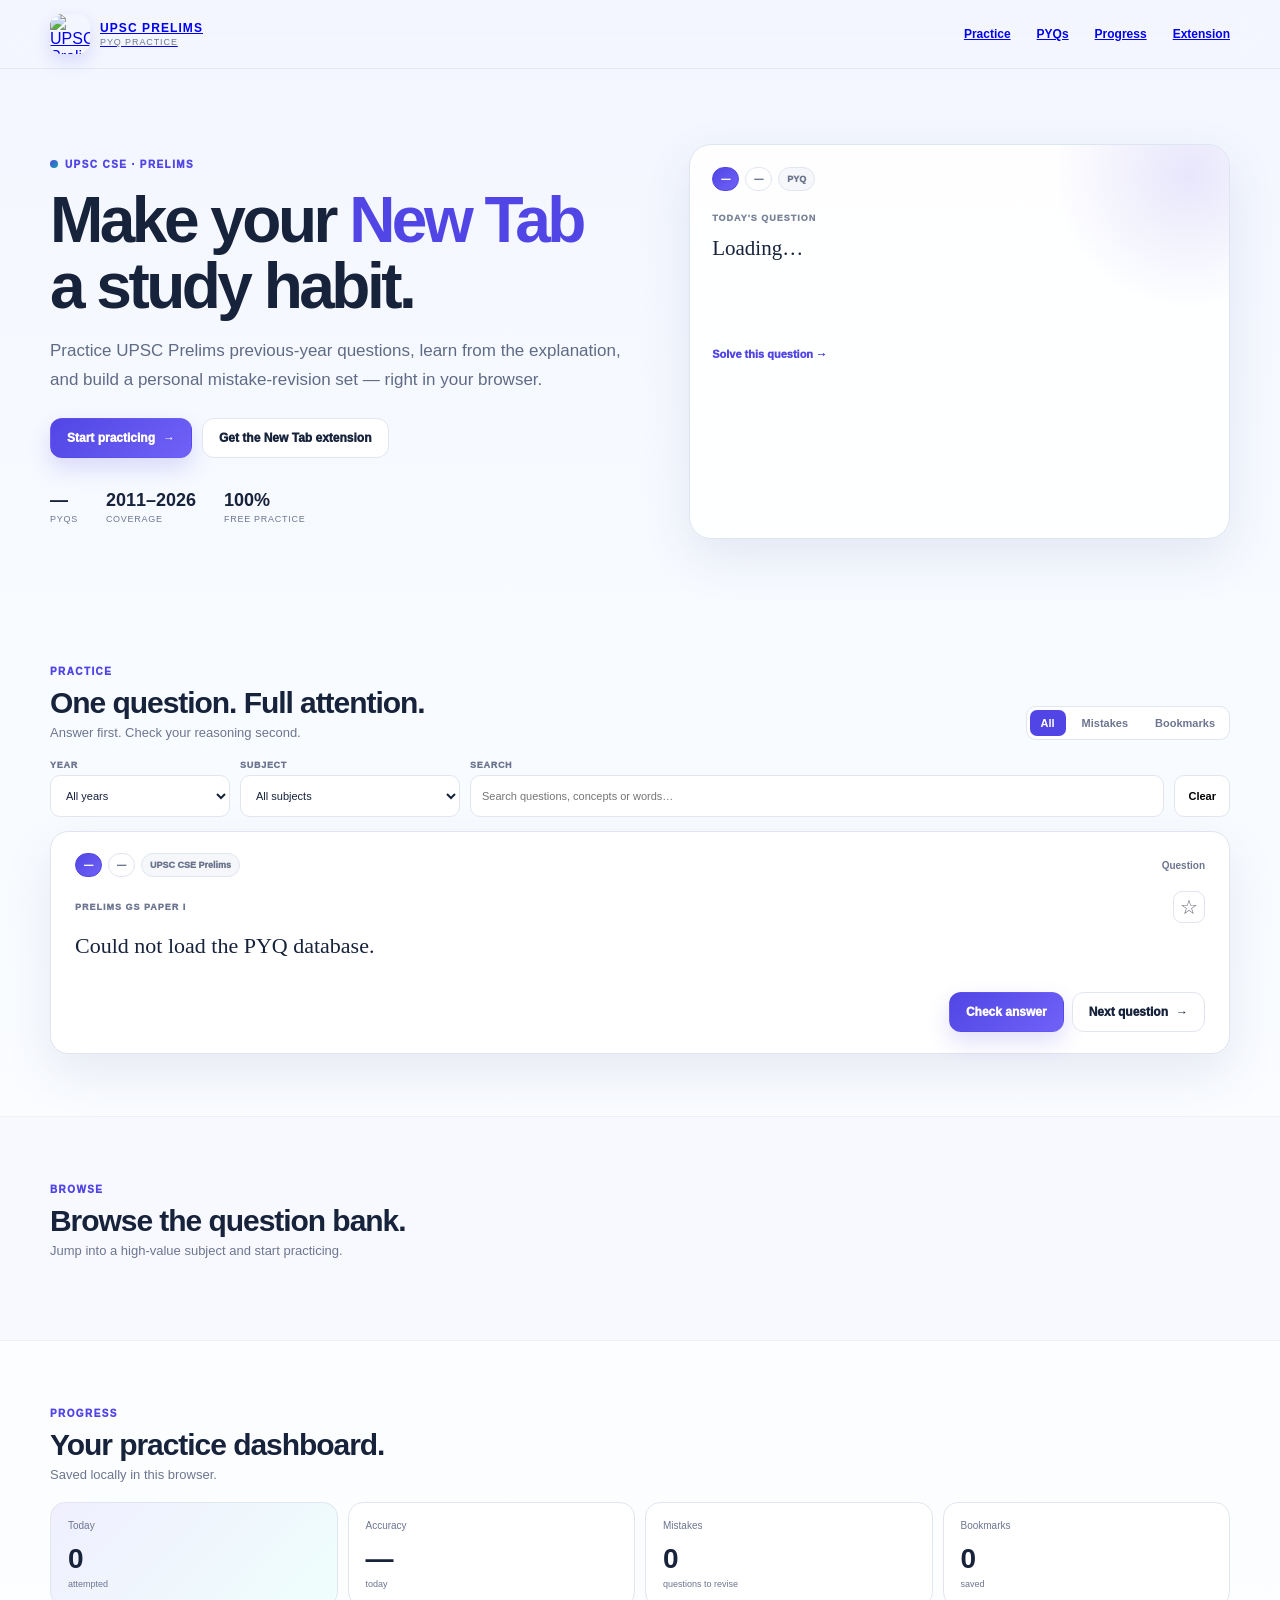
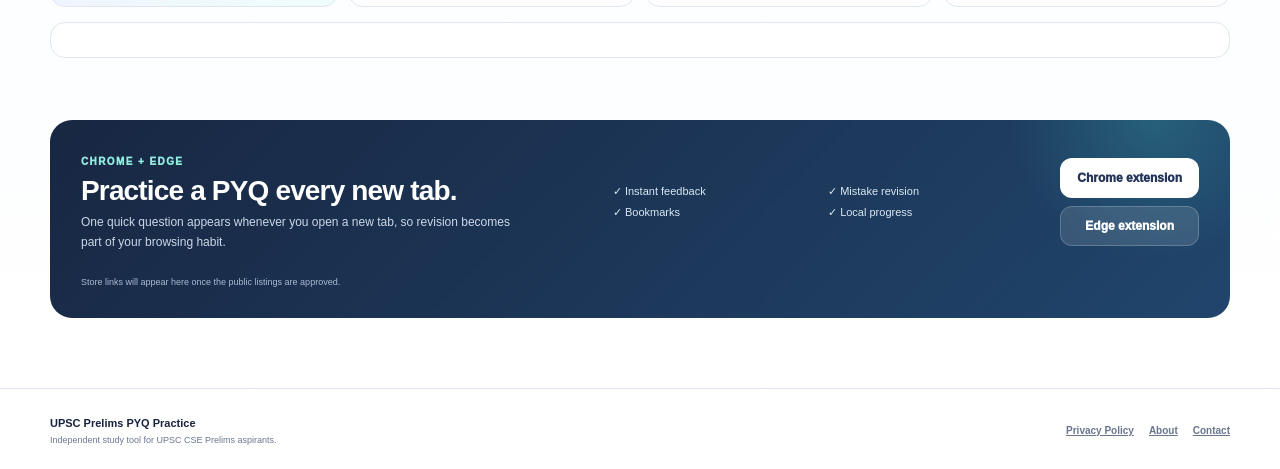
==== index.html @ e876c3a4 "Add files via upload" ====
<!doctype html>
<html lang="en">
<head>
<meta charset="utf-8"><meta name="viewport" content="width=device-width, initial-scale=1">
<meta name="theme-color" content="#5146e5"><meta name="description" content="Practice UPSC CSE Prelims previous-year questions with instant answers, explanations, mistake revision, bookmarks and progress tracking.">
<meta name="robots" content="index,follow"><link rel="canonical" href="./"><link rel="icon" href="assets/logo.png">
<title>UPSC Prelims PYQ Practice — Free PYQ Practice</title>
<link rel="stylesheet" href="styles.css">
</head><body>
<header class="site-header"><div class="shell nav-wrap">
<a class="brand" href="./"><img src="assets/logo.png" alt="UPSC Prelims PYQ Practice"><span><strong>UPSC PRELIMS</strong><small>PYQ PRACTICE</small></span></a>
<nav class="nav" aria-label="Primary"><a href="#practice">Practice</a><a href="#pyqs">PYQs</a><a href="#progress">Progress</a><a href="#extension">Extension</a></nav>
<button id="mobileMenu" class="menu-btn" aria-label="Menu">☰</button></div></header>
<main>
<section class="hero shell"><div class="hero-copy"><div class="eyebrow"><i></i> UPSC CSE · PRELIMS</div>
<h1>Make your <span>New Tab</span> a study habit.</h1>
<p class="hero-lead">Practice UPSC Prelims previous-year questions, learn from the explanation, and build a personal mistake-revision set — right in your browser.</p>
<div class="hero-actions"><a class="primary-btn" href="#practice">Start practicing <b>→</b></a><a class="secondary-btn" href="#extension">Get the New Tab extension</a></div>
<div class="hero-proof"><div><strong id="count">—</strong><span>PYQs</span></div><div><strong>2011–2026</strong><span>coverage</span></div><div><strong>100%</strong><span>free practice</span></div></div></div>
<div class="hero-card"><div class="orb"></div><div class="pills"><span id="heroYear" class="pill dark">—</span><span id="heroSubject" class="pill">—</span><span class="pill muted">PYQ</span></div><div class="mini-label">TODAY'S QUESTION</div><div id="heroQuestion" class="mini-question">Loading…</div><div id="heroOptions" class="mini-options"></div><button class="mini-cta" id="heroSolve">Solve this question →</button></div></section>

<section id="practice" class="section shell"><div class="section-head"><div><span class="kicker">Practice</span><h2>One question. Full attention.</h2><p>Answer first. Check your reasoning second.</p></div><div class="modes"><button data-mode="all" class="mode active">All</button><button data-mode="mistakes" class="mode">Mistakes</button><button data-mode="bookmarks" class="mode">Bookmarks</button></div></div>
<div class="filter-strip"><label><span>Year</span><select id="year"><option value="all">All years</option></select></label><label><span>Subject</span><select id="subject"><option value="all">All subjects</option></select></label><label class="search"><span>Search</span><input id="search" type="search" placeholder="Search questions, concepts or words…"></label><button id="clear" class="clear">Clear</button></div>
<article id="card" class="practice-card"><div class="meta-row"><div class="pills"><span id="qYear" class="pill dark">—</span><span id="qSubject" class="pill">—</span><span class="pill muted">UPSC CSE Prelims</span></div><div id="qIndex" class="q-index">Question</div></div><div class="q-toolbar"><span>PRELIMS GS PAPER I</span><button id="bookmark" class="bookmark" aria-label="Bookmark">☆</button></div><div id="question" class="question">Loading…</div><div id="options" class="options"></div><div class="answer-row"><button id="check" class="primary-btn" disabled>Check answer</button><button id="next" class="secondary-btn" hidden>Next question <b>→</b></button></div><section id="feedback" class="feedback" hidden><div class="feedback-head"><strong id="feedbackTitle"></strong><span id="feedbackAnswer"></span></div><div id="feedbackText"></div></section></article>
<div id="empty" class="empty" hidden><div>✓</div><h3>No questions found</h3><p>Try another filter or switch out of Mistakes/Bookmarks.</p><button id="clearEmpty" class="secondary-btn">Clear filters</button></div></section>

<section id="pyqs" class="section alt"><div class="shell"><div class="section-head simple"><div><span class="kicker">Browse</span><h2>Browse the question bank.</h2><p>Jump into a high-value subject and start practicing.</p></div></div><div id="browse" class="browse-grid"></div></div></section>

<section id="progress" class="section shell"><div class="section-head simple"><div><span class="kicker">Progress</span><h2>Your practice dashboard.</h2><p>Saved locally in this browser.</p></div></div><div class="stats-grid"><div class="stat highlight"><span>Today</span><strong id="sToday">0</strong><small>attempted</small></div><div class="stat"><span>Accuracy</span><strong id="sAcc">—</strong><small>today</small></div><div class="stat"><span>Mistakes</span><strong id="sMistakes">0</strong><small>questions to revise</small></div><div class="stat"><span>Bookmarks</span><strong id="sBookmarks">0</strong><small>saved</small></div></div><div id="bars" class="bars"></div></section>

<section id="extension" class="extension"><div class="shell ext-box"><div><span class="kicker">Chrome + Edge</span><h2>Practice a PYQ every new tab.</h2><p>One quick question appears whenever you open a new tab, so revision becomes part of your browsing habit.</p></div><div class="ext-features"><span>✓ Instant feedback</span><span>✓ Mistake revision</span><span>✓ Bookmarks</span><span>✓ Local progress</span></div><div class="ext-buttons"><a id="chromeLink" class="primary-btn" href="#">Chrome extension</a><a id="edgeLink" class="secondary-btn" href="#">Edge extension</a></div><small>Store links will appear here once the public listings are approved.</small></div></section>
</main>
<footer class="footer"><div class="shell"><div><strong>UPSC Prelims PYQ Practice</strong><span>Independent study tool for UPSC CSE Prelims aspirants.</span></div><div><a href="privacy-policy.html">Privacy Policy</a><a href="#">About</a><a href="#">Contact</a></div></div></footer>
<div id="toast" class="toast" aria-live="polite"></div>
<script src="app.js"></script></body></html>
---- styles.css ----
:root{--bg:#f4f7ff;--surface:#fff;--surface2:#f8f9fd;--text:#17223b;--muted:#6d7690;--line:#e0e5ef;--purple:#5146e5;--purple2:#7062f7;--teal:#0ea5a8;--success:#147452;--successbg:#e9f9f2;--danger:#b83f60;--dangerbg:#fff0f4;--shadow:0 18px 50px rgba(56,66,136,.10)}*{box-sizing:border-box}html{scroll-behavior:smooth}body{margin:0;color:var(--text);font-family:Inter,ui-sans-serif,-apple-system,BlinkMacSystemFont,"Segoe UI",Roboto,Arial,sans-serif;background:linear-gradient(180deg,#f3f6ff 0,#f8fbff 35%,#fff 100%)}button,input,select{font:inherit}button{cursor:pointer}.shell{width:min(1180px,calc(100% - 36px));margin:auto}.site-header{position:sticky;top:0;z-index:30;background:rgba(244,247,255,.9);backdrop-filter:blur(16px);border-bottom:1px solid rgba(224,229,239,.8)}.nav-wrap{height:68px;display:flex;align-items:center;justify-content:space-between}.brand{display:flex;align-items:center;gap:10px}.brand img{width:40px;height:40px;object-fit:cover;border-radius:12px;box-shadow:0 7px 18px rgba(81,70,229,.18)}.brand strong{display:block;font-size:12px;letter-spacing:.09em}.brand small{display:block;margin-top:2px;font-size:9px;color:var(--muted);letter-spacing:.1em}.nav{display:flex;gap:26px;color:#5d6780;font-weight:850;font-size:12px}.nav a:hover{color:var(--purple)}.menu-btn{display:none;width:38px;height:38px;border:1px solid var(--line);border-radius:10px;background:#fff}.hero{display:grid;grid-template-columns:1.03fr .97fr;gap:65px;align-items:center;padding:75px 0 60px}.eyebrow,.kicker{color:var(--purple);font-weight:950;font-size:10px;letter-spacing:.14em;text-transform:uppercase}.eyebrow{display:flex;align-items:center;gap:7px}.eyebrow i{width:8px;height:8px;border-radius:50%;background:linear-gradient(135deg,var(--purple),var(--teal));display:block}.hero h1{font-size:clamp(42px,5vw,64px);line-height:1.04;letter-spacing:-.055em;margin:17px 0}.hero h1 span{color:var(--purple)}.hero-lead{max-width:620px;color:#606b84;font-size:17px;line-height:1.7}.hero-actions{display:flex;flex-wrap:wrap;gap:10px;margin-top:24px}.primary-btn,.secondary-btn{display:inline-flex;align-items:center;justify-content:center;gap:8px;border-radius:12px;padding:12px 16px;font-size:12px;font-weight:950;border:1px solid transparent;text-decoration:none}.primary-btn{background:linear-gradient(135deg,var(--purple),var(--purple2));color:#fff;box-shadow:0 10px 22px rgba(81,70,229,.18)}.secondary-btn{background:#fff;color:var(--text);border-color:var(--line)}.hero-proof{display:flex;gap:28px;margin-top:32px}.hero-proof div{display:flex;flex-direction:column}.hero-proof strong{font-size:18px}.hero-proof span{font-size:9px;color:var(--muted);margin-top:3px;text-transform:uppercase;letter-spacing:.08em}.hero-card{position:relative;border:1px solid #dee4f1;border-radius:22px;background:rgba(255,255,255,.94);box-shadow:var(--shadow);padding:22px;min-height:395px;overflow:hidden}.orb{position:absolute;right:-100px;top:-110px;width:280px;height:280px;border-radius:50%;background:radial-gradient(circle,rgba(81,70,229,.13),transparent 68%)}.pills{display:flex;gap:6px;flex-wrap:wrap}.pill{display:inline-flex;align-items:center;min-height:24px;padding:4px 8px;border:1px solid var(--line);border-radius:999px;background:#fff;color:#69748c;font-size:9px;font-weight:950}.pill.dark{background:linear-gradient(135deg,var(--purple),var(--purple2));color:#fff;border-color:var(--purple)}.pill.muted{background:#f5f7fb}.mini-label{margin-top:22px;font-size:9px;color:#7a8499;font-weight:950;letter-spacing:.11em}.mini-question{font-family:Georgia,"Times New Roman",serif;font-size:21px;line-height:1.48;margin-top:10px;min-height:100px}.mini-options{display:grid;grid-template-columns:1fr 1fr;gap:8px}.mini-option{border:1px solid var(--line);border-radius:10px;background:#fff;padding:9px;font-size:10px;line-height:1.35}.mini-cta{border:0;background:none;padding:15px 0 0;color:var(--purple);font-weight:950;font-size:11px}.section{padding:62px 0}.section.alt{background:#f8f9ff;border-top:1px solid #edf0f7;border-bottom:1px solid #edf0f7}.section-head{display:flex;align-items:end;justify-content:space-between;gap:20px;margin-bottom:20px}.section-head.simple{display:block}.section-head h2{font-size:30px;letter-spacing:-.035em;margin:7px 0 5px}.section-head p{color:var(--muted);font-size:13px;margin:0}.modes{display:flex;gap:5px;border:1px solid var(--line);background:#fff;border-radius:10px;padding:3px}.mode{border:0;background:transparent;border-radius:7px;padding:7px 11px;color:var(--muted);font-size:11px;font-weight:900}.mode.active{background:var(--purple);color:#fff}.filter-strip{display:grid;grid-template-columns:180px 220px 1fr auto;gap:10px;align-items:end;margin-bottom:14px}.filter-strip label{display:grid;gap:5px}.filter-strip label span{font-size:9px;color:var(--muted);text-transform:uppercase;letter-spacing:.08em;font-weight:950}.filter-strip select,.filter-strip input{height:42px;border:1px solid var(--line);background:#fff;border-radius:10px;padding:0 11px;font-size:11px;color:var(--text)}.clear{height:42px;border:1px solid var(--line);background:#fff;border-radius:10px;padding:0 13px;font-size:11px;font-weight:900}.practice-card{background:#fff;border:1px solid #dfe4f0;border-radius:18px;box-shadow:var(--shadow);padding:21px 24px}.meta-row,.feedback-head{display:flex;justify-content:space-between;align-items:center;gap:12px}.pills{display:flex;gap:6px;flex-wrap:wrap}.q-index{font-size:10px;color:var(--muted);font-weight:850}.q-toolbar{display:flex;justify-content:space-between;align-items:center;margin-top:14px}.q-toolbar span{font-size:9px;color:var(--muted);letter-spacing:.11em;font-weight:950}.bookmark{width:32px;height:32px;border:1px solid var(--line);border-radius:9px;background:#fff;font-size:20px;color:#667}.bookmark.saved{background:#f0eeff;border-color:#cbc5ff;color:var(--purple)}.question{font-family:Georgia,"Times New Roman",serif;font-size:22px;line-height:1.52;margin-top:6px;white-space:pre-line}.options{display:grid;grid-template-columns:1fr 1fr;gap:9px;margin-top:17px}.qopt{display:flex;gap:10px;align-items:flex-start;text-align:left;min-height:52px;border:1px solid var(--line);background:#fff;border-radius:11px;padding:10px 12px}.qopt:hover:not(:disabled){border-color:#bcc4df;transform:translateY(-1px)}.qopt.selected{border:2px solid var(--purple);background:#f3f0ff;padding:9px 11px}.qopt.correct{background:var(--successbg);border-color:#8fc9ac}.qopt.wrong{background:var(--dangerbg);border-color:#dea1b2}.qletter{flex:0 0 auto;width:24px;height:24px;display:grid;place-items:center;border-radius:7px;background:#f7f8fc;border:1px solid var(--line);font-size:10px;font-weight:950}.selected .qletter{background:var(--purple);color:#fff;border-color:var(--purple)}.qtext{font-size:12px;line-height:1.45}.answer-row{display:flex;justify-content:flex-end;gap:8px;margin-top:13px}.feedback{border-top:1px solid var(--line);margin-top:15px;padding-top:14px}.feedback-head strong{font-size:13px}.feedback-head span{font-size:10px;color:var(--muted);font-weight:850}.feedback-head+div{margin-top:9px;color:#455065;font-size:12px;line-height:1.65;white-space:pre-line}.empty{margin-top:14px;background:#fff;border:1px dashed #d2d8e5;border-radius:15px;text-align:center;padding:45px}.empty>div{width:35px;height:35px;border-radius:50%;display:grid;place-items:center;background:#efedff;color:var(--purple);margin:auto}.empty h3{margin:10px 0 5px}.empty p{margin:0 0 14px;color:var(--muted);font-size:12px}.browse-grid{display:grid;grid-template-columns:repeat(4,1fr);gap:12px}.browse-card{border:1px solid var(--line);background:#fff;border-radius:15px;padding:17px;text-align:left;box-shadow:0 8px 24px rgba(55,64,132,.05)}.browse-card:hover{border-color:#cdd3ee;transform:translateY(-2px)}.browse-card .num{font-size:24px;font-weight:950;color:var(--purple)}.browse-card h3{margin:8px 0 5px;font-size:13px}.browse-card p{font-size:10px;line-height:1.5;color:var(--muted);margin:0}.stats-grid{display:grid;grid-template-columns:repeat(4,1fr);gap:10px}.stat{border:1px solid var(--line);background:#fff;border-radius:15px;padding:17px}.stat.highlight{background:linear-gradient(135deg,#f0efff,#effffc)}.stat span{display:block;color:var(--muted);font-size:10px}.stat strong{display:block;margin-top:12px;font-size:28px}.stat small{display:block;margin-top:4px;color:var(--muted);font-size:9px}.bars{margin-top:15px;border:1px solid var(--line);background:#fff;border-radius:15px;padding:17px}.progress-row{display:grid;grid-template-columns:190px 1fr 55px;gap:12px;align-items:center;margin:11px 0}.progress-name{font-size:11px;font-weight:900}.bar{height:8px;border-radius:999px;background:#edf0f7;overflow:hidden}.bar i{display:block;height:100%;border-radius:999px;background:linear-gradient(90deg,var(--purple),var(--teal))}.pct{text-align:right;color:var(--muted);font-size:10px;font-weight:900}.extension{padding:0 0 70px}.ext-box{position:relative;overflow:hidden;background:linear-gradient(135deg,#182742,#20456c);color:#fff;border-radius:22px;padding:31px;display:grid;grid-template-columns:1.2fr 1fr auto;gap:25px;align-items:center}.ext-box:after{content:"";position:absolute;width:310px;height:310px;border-radius:50%;right:-80px;top:-160px;background:radial-gradient(circle,rgba(73,230,213,.2),transparent 67%)}.ext-box .kicker{color:#91ede0}.ext-box h2{font-size:28px;letter-spacing:-.03em;margin:6px 0}.ext-box p{font-size:12px;line-height:1.6;color:#cbd7e8;max-width:430px;margin:0}.ext-features{display:grid;grid-template-columns:1fr 1fr;gap:8px;color:#dbe7f4;font-size:11px;position:relative;z-index:1}.ext-buttons{display:flex;flex-direction:column;gap:8px;position:relative;z-index:1}.ext-buttons .primary-btn{background:#fff;color:#24355a;box-shadow:none}.ext-buttons .secondary-btn{background:rgba(255,255,255,.12);color:#fff;border-color:rgba(255,255,255,.2)}.ext-box>small{grid-column:1/-1;color:#a9bbd3;font-size:9px}.footer{padding:24px 0;border-top:1px solid var(--line);background:#fff}.footer>.shell{display:flex;justify-content:space-between;gap:25px;align-items:center}.footer strong{font-size:11px}.footer span{display:block;color:var(--muted);font-size:9px;margin-top:4px}.footer a{color:#69748c;font-size:10px;font-weight:800;margin-left:15px}.toast{position:fixed;bottom:17px;left:50%;transform:translate(-50%,18px);opacity:0;background:#17223b;color:#fff;padding:9px 12px;border-radius:9px;font-size:11px;transition:.18s;z-index:100}.toast.show{transform:translate(-50%,0);opacity:1}@media(max-width:980px){.hero{grid-template-columns:1fr;gap:25px}.nav{display:none}.menu-btn{display:block}.filter-strip{grid-template-columns:1fr 1fr}.search{grid-column:1/-1}.clear{justify-self:end}.browse-grid,.stats-grid{grid-template-columns:1fr 1fr}.ext-box{grid-template-columns:1fr 1fr}.ext-buttons{flex-direction:row;grid-column:1/-1}.ext-box>small{grid-column:1/-1}}@media(max-width:650px){.shell{width:calc(100% - 20px)}.hero{padding:42px 0 32px}.hero h1{font-size:40px}.hero-proof{gap:18px}.section{padding:45px 0}.section-head{align-items:flex-start;flex-direction:column}.filter-strip{grid-template-columns:1fr}.search{grid-column:auto}.clear{justify-self:start}.options{grid-template-columns:1fr}.browse-grid,.stats-grid{grid-template-columns:1fr 1fr}.ext-box{grid-template-columns:1fr;padding:24px}.ext-features{grid-column:auto}.ext-buttons{grid-column:auto;flex-direction:column}.ext-box>small{grid-column:auto}.footer>.shell{flex-direction:column;align-items:flex-start}.footer a:first-child{margin-left:0}}@media(max-height:760px) and (min-width:901px){.app-shell{padding-top:6px}.hero{padding-top:45px}.hero-card{min-height:340px}.section{padding:48px 0}.question{font-size:20px}.qopt{min-height:46px}.feedback{margin-top:10px;padding-top:10px}.extension{padding-bottom:45px}}

.static-list{display:grid;gap:9px}.static-item{display:grid;grid-template-columns:70px 1fr 25px;gap:14px;align-items:center;border:1px solid var(--line);background:#fff;border-radius:13px;padding:13px 15px;box-shadow:0 7px 20px rgba(55,64,132,.04)}.static-item:hover{border-color:#cdd3ee;transform:translateY(-1px)}.static-item strong{font-size:12px}.static-item p{margin:4px 0 0;color:var(--muted);font-size:11px;line-height:1.45}.static-year{color:var(--purple);font-weight:950;font-size:11px}.arrow{color:var(--purple);font-weight:950}.static-item{ text-decoration:none;color:inherit }
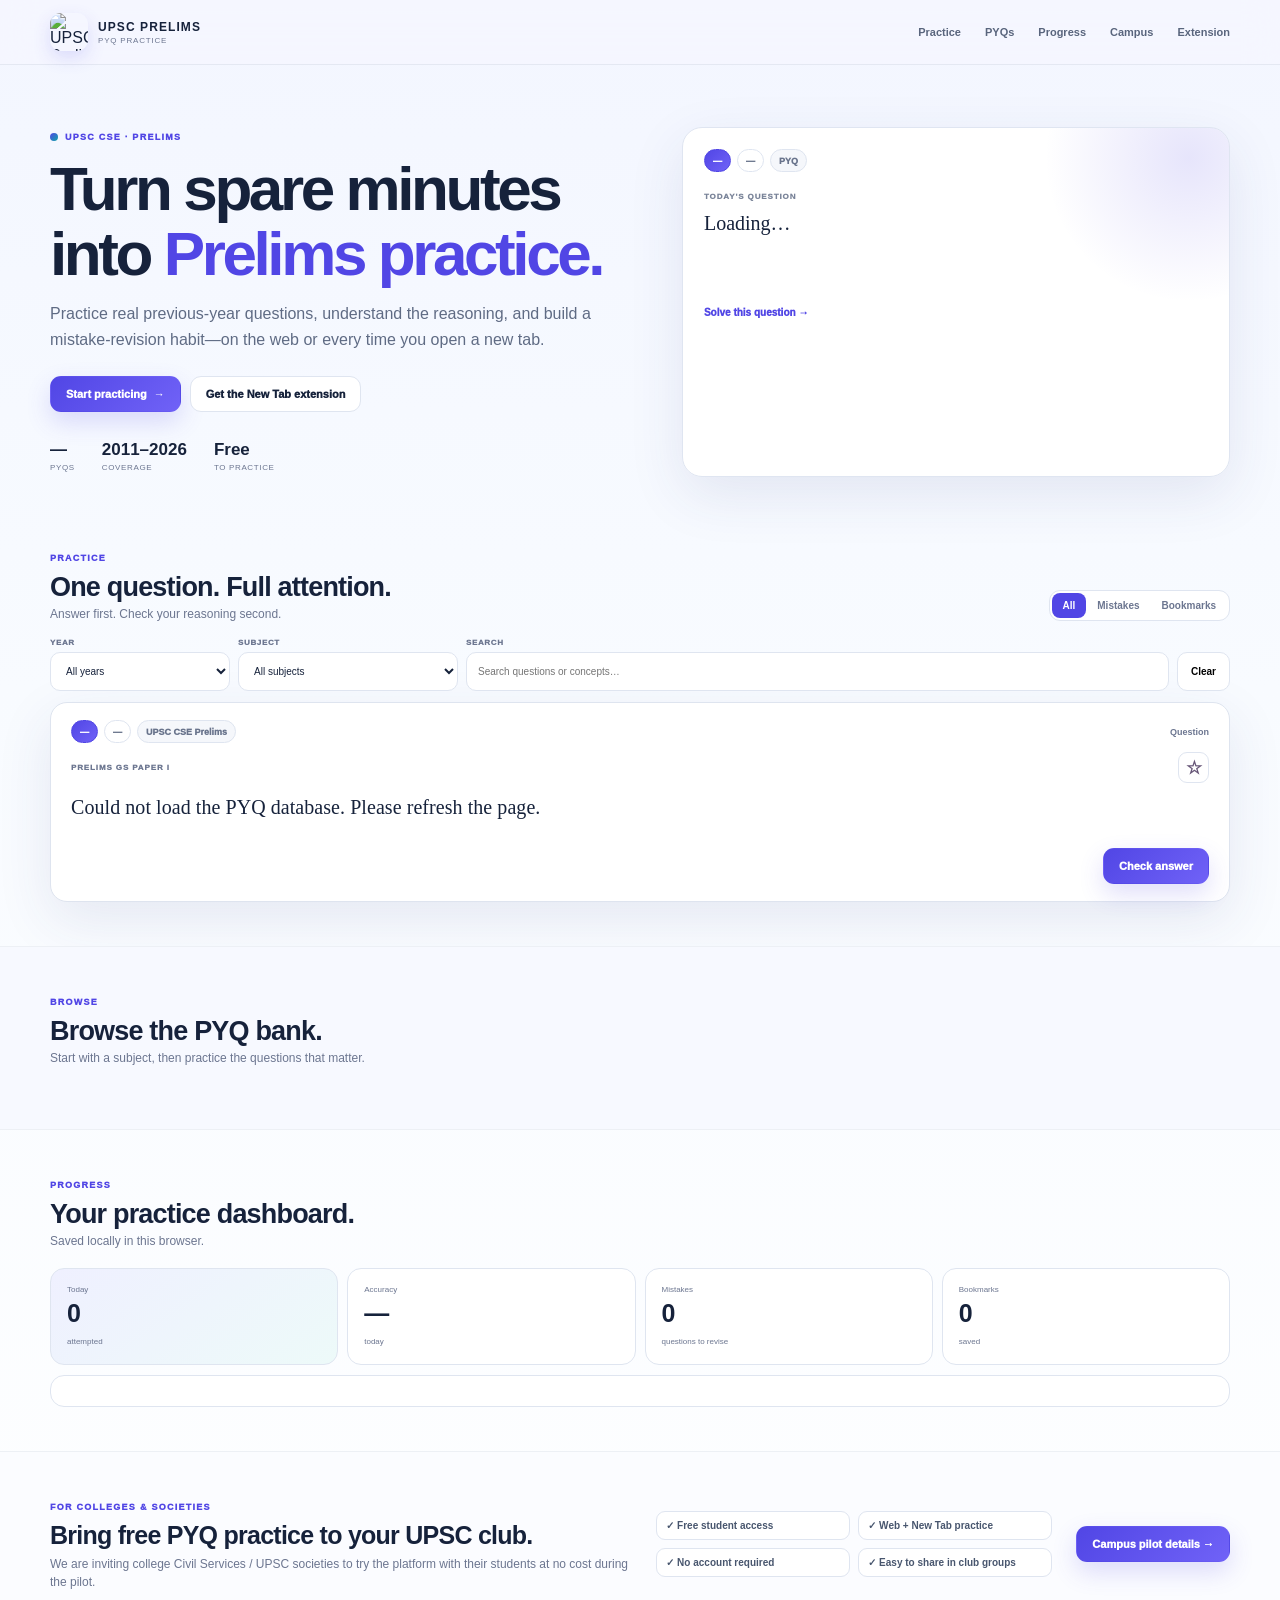
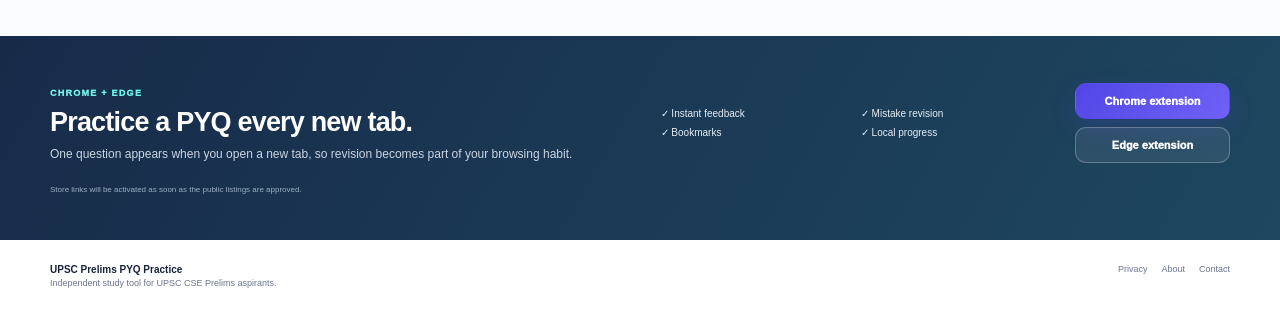
==== commit 4ccd68fb: "Add files via upload" ====
--- a/index.html
+++ b/index.html
@@ -1,35 +1,44 @@
 <!doctype html>
 <html lang="en">
 <head>
-<meta charset="utf-8"><meta name="viewport" content="width=device-width, initial-scale=1">
-<meta name="theme-color" content="#5146e5"><meta name="description" content="Practice UPSC CSE Prelims previous-year questions with instant answers, explanations, mistake revision, bookmarks and progress tracking.">
-<meta name="robots" content="index,follow"><link rel="canonical" href="./"><link rel="icon" href="assets/logo.png">
-<title>UPSC Prelims PYQ Practice — Free PYQ Practice</title>
-<link rel="stylesheet" href="styles.css">
-</head><body>
+<meta charset="utf-8"><meta name="viewport" content="width=device-width,initial-scale=1">
+<meta name="theme-color" content="#5146e5">
+<meta name="description" content="Free UPSC CSE Prelims PYQ practice with answers, explanations, mistake revision, bookmarks and progress tracking.">
+<link rel="canonical" href="./"><link rel="icon" href="assets/favicon.png"><link rel="stylesheet" href="styles.css">
+<title>UPSC Prelims PYQ Practice | Free Prelims Questions</title>
+</head>
+<body>
 <header class="site-header"><div class="shell nav-wrap">
 <a class="brand" href="./"><img src="assets/logo.png" alt="UPSC Prelims PYQ Practice"><span><strong>UPSC PRELIMS</strong><small>PYQ PRACTICE</small></span></a>
-<nav class="nav" aria-label="Primary"><a href="#practice">Practice</a><a href="#pyqs">PYQs</a><a href="#progress">Progress</a><a href="#extension">Extension</a></nav>
-<button id="mobileMenu" class="menu-btn" aria-label="Menu">☰</button></div></header>
+<nav class="nav" id="nav"><a href="#practice">Practice</a><a href="#pyqs">PYQs</a><a href="#progress">Progress</a><a href="#campus">Campus</a><a href="#extension">Extension</a></nav>
+<button id="mobileMenu" class="menu-btn" aria-label="Open menu">☰</button>
+</div></header>
 <main>
-<section class="hero shell"><div class="hero-copy"><div class="eyebrow"><i></i> UPSC CSE · PRELIMS</div>
-<h1>Make your <span>New Tab</span> a study habit.</h1>
-<p class="hero-lead">Practice UPSC Prelims previous-year questions, learn from the explanation, and build a personal mistake-revision set — right in your browser.</p>
-<div class="hero-actions"><a class="primary-btn" href="#practice">Start practicing <b>→</b></a><a class="secondary-btn" href="#extension">Get the New Tab extension</a></div>
-<div class="hero-proof"><div><strong id="count">—</strong><span>PYQs</span></div><div><strong>2011–2026</strong><span>coverage</span></div><div><strong>100%</strong><span>free practice</span></div></div></div>
-<div class="hero-card"><div class="orb"></div><div class="pills"><span id="heroYear" class="pill dark">—</span><span id="heroSubject" class="pill">—</span><span class="pill muted">PYQ</span></div><div class="mini-label">TODAY'S QUESTION</div><div id="heroQuestion" class="mini-question">Loading…</div><div id="heroOptions" class="mini-options"></div><button class="mini-cta" id="heroSolve">Solve this question →</button></div></section>
+<section class="hero shell">
+  <div class="hero-copy">
+    <div class="eyebrow"><i></i> UPSC CSE · PRELIMS</div>
+    <h1>Turn spare minutes into <span>Prelims practice.</span></h1>
+    <p class="hero-lead">Practice real previous-year questions, understand the reasoning, and build a mistake-revision habit—on the web or every time you open a new tab.</p>
+    <div class="hero-actions"><a class="primary-btn" href="#practice">Start practicing <b>→</b></a><a class="secondary-btn" href="#extension">Get the New Tab extension</a></div>
+    <div class="hero-proof"><div><strong id="count">—</strong><span>PYQs</span></div><div><strong>2011–2026</strong><span>coverage</span></div><div><strong>Free</strong><span>to practice</span></div></div>
+  </div>
+  <div class="hero-card" aria-label="Today's question preview"><div class="orb"></div><div class="pills"><span id="heroYear" class="pill dark">—</span><span id="heroSubject" class="pill">—</span><span class="pill muted">PYQ</span></div><div class="mini-label">TODAY'S QUESTION</div><div id="heroQuestion" class="mini-question">Loading…</div><div id="heroOptions" class="mini-options"></div><button class="mini-cta" id="heroSolve">Solve this question →</button></div>
+</section>
 
-<section id="practice" class="section shell"><div class="section-head"><div><span class="kicker">Practice</span><h2>One question. Full attention.</h2><p>Answer first. Check your reasoning second.</p></div><div class="modes"><button data-mode="all" class="mode active">All</button><button data-mode="mistakes" class="mode">Mistakes</button><button data-mode="bookmarks" class="mode">Bookmarks</button></div></div>
-<div class="filter-strip"><label><span>Year</span><select id="year"><option value="all">All years</option></select></label><label><span>Subject</span><select id="subject"><option value="all">All subjects</option></select></label><label class="search"><span>Search</span><input id="search" type="search" placeholder="Search questions, concepts or words…"></label><button id="clear" class="clear">Clear</button></div>
-<article id="card" class="practice-card"><div class="meta-row"><div class="pills"><span id="qYear" class="pill dark">—</span><span id="qSubject" class="pill">—</span><span class="pill muted">UPSC CSE Prelims</span></div><div id="qIndex" class="q-index">Question</div></div><div class="q-toolbar"><span>PRELIMS GS PAPER I</span><button id="bookmark" class="bookmark" aria-label="Bookmark">☆</button></div><div id="question" class="question">Loading…</div><div id="options" class="options"></div><div class="answer-row"><button id="check" class="primary-btn" disabled>Check answer</button><button id="next" class="secondary-btn" hidden>Next question <b>→</b></button></div><section id="feedback" class="feedback" hidden><div class="feedback-head"><strong id="feedbackTitle"></strong><span id="feedbackAnswer"></span></div><div id="feedbackText"></div></section></article>
-<div id="empty" class="empty" hidden><div>✓</div><h3>No questions found</h3><p>Try another filter or switch out of Mistakes/Bookmarks.</p><button id="clearEmpty" class="secondary-btn">Clear filters</button></div></section>
+<section id="practice" class="section shell practice-section">
+  <div class="section-head"><div><span class="kicker">Practice</span><h2>One question. Full attention.</h2><p>Answer first. Check your reasoning second.</p></div><div class="modes"><button data-mode="all" class="mode active">All</button><button data-mode="mistakes" class="mode">Mistakes</button><button data-mode="bookmarks" class="mode">Bookmarks</button></div></div>
+  <div class="filter-strip"><label><span>Year</span><select id="year"><option value="all">All years</option></select></label><label><span>Subject</span><select id="subject"><option value="all">All subjects</option></select></label><label class="search"><span>Search</span><input id="search" type="search" placeholder="Search questions or concepts…"></label><button id="clear" class="clear">Clear</button></div>
+  <article id="card" class="practice-card"><div class="meta-row"><div class="pills"><span id="qYear" class="pill dark">—</span><span id="qSubject" class="pill">—</span><span class="pill muted">UPSC CSE Prelims</span></div><div id="qIndex" class="q-index">Question</div></div><div class="q-toolbar"><span>PRELIMS GS PAPER I</span><button id="bookmark" class="bookmark" aria-label="Bookmark">☆</button></div><div id="question" class="question">Loading…</div><div id="options" class="options"></div><div class="answer-row"><button id="check" class="primary-btn" disabled>Check answer</button><button id="next" class="secondary-btn" hidden>Next question <b>→</b></button></div><section id="feedback" class="feedback" hidden><div class="feedback-head"><strong id="feedbackTitle"></strong><span id="feedbackAnswer"></span></div><div class="explanation-title">Explanation</div><div id="feedbackText"></div></section></article>
+  <div id="empty" class="empty" hidden><div>✓</div><h3>No questions found</h3><p>Try another filter or switch out of Mistakes/Bookmarks.</p><button id="clearEmpty" class="secondary-btn">Clear filters</button></div>
+</section>
 
-<section id="pyqs" class="section alt"><div class="shell"><div class="section-head simple"><div><span class="kicker">Browse</span><h2>Browse the question bank.</h2><p>Jump into a high-value subject and start practicing.</p></div></div><div id="browse" class="browse-grid"></div></div></section>
+<section id="pyqs" class="section alt"><div class="shell"><div class="section-head simple"><div><span class="kicker">Browse</span><h2>Browse the PYQ bank.</h2><p>Start with a subject, then practice the questions that matter.</p></div></div><div id="browse" class="browse-grid"></div></div></section>
 
 <section id="progress" class="section shell"><div class="section-head simple"><div><span class="kicker">Progress</span><h2>Your practice dashboard.</h2><p>Saved locally in this browser.</p></div></div><div class="stats-grid"><div class="stat highlight"><span>Today</span><strong id="sToday">0</strong><small>attempted</small></div><div class="stat"><span>Accuracy</span><strong id="sAcc">—</strong><small>today</small></div><div class="stat"><span>Mistakes</span><strong id="sMistakes">0</strong><small>questions to revise</small></div><div class="stat"><span>Bookmarks</span><strong id="sBookmarks">0</strong><small>saved</small></div></div><div id="bars" class="bars"></div></section>
 
-<section id="extension" class="extension"><div class="shell ext-box"><div><span class="kicker">Chrome + Edge</span><h2>Practice a PYQ every new tab.</h2><p>One quick question appears whenever you open a new tab, so revision becomes part of your browsing habit.</p></div><div class="ext-features"><span>✓ Instant feedback</span><span>✓ Mistake revision</span><span>✓ Bookmarks</span><span>✓ Local progress</span></div><div class="ext-buttons"><a id="chromeLink" class="primary-btn" href="#">Chrome extension</a><a id="edgeLink" class="secondary-btn" href="#">Edge extension</a></div><small>Store links will appear here once the public listings are approved.</small></div></section>
+<section id="campus" class="section campus"><div class="shell campus-box"><div><span class="kicker">For colleges & societies</span><h2>Bring free PYQ practice to your UPSC club.</h2><p>We are inviting college Civil Services / UPSC societies to try the platform with their students at no cost during the pilot.</p></div><div class="campus-points"><span>✓ Free student access</span><span>✓ Web + New Tab practice</span><span>✓ No account required</span><span>✓ Easy to share in club groups</span></div><div><a class="primary-btn" href="campus-pilot.html">Campus pilot details →</a></div></div></section>
+
+<section id="extension" class="extension"><div class="shell ext-box"><div><span class="kicker">Chrome + Edge</span><h2>Practice a PYQ every new tab.</h2><p>One question appears when you open a new tab, so revision becomes part of your browsing habit.</p></div><div class="ext-features"><span>✓ Instant feedback</span><span>✓ Mistake revision</span><span>✓ Bookmarks</span><span>✓ Local progress</span></div><div class="ext-buttons"><a id="chromeLink" class="primary-btn" href="#">Chrome extension</a><a id="edgeLink" class="secondary-btn" href="#">Edge extension</a></div><small>Store links will be activated as soon as the public listings are approved.</small></div></section>
 </main>
-<footer class="footer"><div class="shell"><div><strong>UPSC Prelims PYQ Practice</strong><span>Independent study tool for UPSC CSE Prelims aspirants.</span></div><div><a href="privacy-policy.html">Privacy Policy</a><a href="#">About</a><a href="#">Contact</a></div></div></footer>
-<div id="toast" class="toast" aria-live="polite"></div>
-<script src="app.js"></script></body></html>
+<footer class="footer"><div class="shell"><div><strong>UPSC Prelims PYQ Practice</strong><span>Independent study tool for UPSC CSE Prelims aspirants.</span></div><div><a href="privacy-policy.html">Privacy</a><a href="#">About</a><a href="mailto:contact@example.com">Contact</a></div></div></footer>
+<div id="toast" class="toast" aria-live="polite"></div><script src="app.js"></script></body></html>
--- a/styles.css
+++ b/styles.css
@@ -1,3 +1,5 @@
-:root{--bg:#f4f7ff;--surface:#fff;--surface2:#f8f9fd;--text:#17223b;--muted:#6d7690;--line:#e0e5ef;--purple:#5146e5;--purple2:#7062f7;--teal:#0ea5a8;--success:#147452;--successbg:#e9f9f2;--danger:#b83f60;--dangerbg:#fff0f4;--shadow:0 18px 50px rgba(56,66,136,.10)}*{box-sizing:border-box}html{scroll-behavior:smooth}body{margin:0;color:var(--text);font-family:Inter,ui-sans-serif,-apple-system,BlinkMacSystemFont,"Segoe UI",Roboto,Arial,sans-serif;background:linear-gradient(180deg,#f3f6ff 0,#f8fbff 35%,#fff 100%)}button,input,select{font:inherit}button{cursor:pointer}.shell{width:min(1180px,calc(100% - 36px));margin:auto}.site-header{position:sticky;top:0;z-index:30;background:rgba(244,247,255,.9);backdrop-filter:blur(16px);border-bottom:1px solid rgba(224,229,239,.8)}.nav-wrap{height:68px;display:flex;align-items:center;justify-content:space-between}.brand{display:flex;align-items:center;gap:10px}.brand img{width:40px;height:40px;object-fit:cover;border-radius:12px;box-shadow:0 7px 18px rgba(81,70,229,.18)}.brand strong{display:block;font-size:12px;letter-spacing:.09em}.brand small{display:block;margin-top:2px;font-size:9px;color:var(--muted);letter-spacing:.1em}.nav{display:flex;gap:26px;color:#5d6780;font-weight:850;font-size:12px}.nav a:hover{color:var(--purple)}.menu-btn{display:none;width:38px;height:38px;border:1px solid var(--line);border-radius:10px;background:#fff}.hero{display:grid;grid-template-columns:1.03fr .97fr;gap:65px;align-items:center;padding:75px 0 60px}.eyebrow,.kicker{color:var(--purple);font-weight:950;font-size:10px;letter-spacing:.14em;text-transform:uppercase}.eyebrow{display:flex;align-items:center;gap:7px}.eyebrow i{width:8px;height:8px;border-radius:50%;background:linear-gradient(135deg,var(--purple),var(--teal));display:block}.hero h1{font-size:clamp(42px,5vw,64px);line-height:1.04;letter-spacing:-.055em;margin:17px 0}.hero h1 span{color:var(--purple)}.hero-lead{max-width:620px;color:#606b84;font-size:17px;line-height:1.7}.hero-actions{display:flex;flex-wrap:wrap;gap:10px;margin-top:24px}.primary-btn,.secondary-btn{display:inline-flex;align-items:center;justify-content:center;gap:8px;border-radius:12px;padding:12px 16px;font-size:12px;font-weight:950;border:1px solid transparent;text-decoration:none}.primary-btn{background:linear-gradient(135deg,var(--purple),var(--purple2));color:#fff;box-shadow:0 10px 22px rgba(81,70,229,.18)}.secondary-btn{background:#fff;color:var(--text);border-color:var(--line)}.hero-proof{display:flex;gap:28px;margin-top:32px}.hero-proof div{display:flex;flex-direction:column}.hero-proof strong{font-size:18px}.hero-proof span{font-size:9px;color:var(--muted);margin-top:3px;text-transform:uppercase;letter-spacing:.08em}.hero-card{position:relative;border:1px solid #dee4f1;border-radius:22px;background:rgba(255,255,255,.94);box-shadow:var(--shadow);padding:22px;min-height:395px;overflow:hidden}.orb{position:absolute;right:-100px;top:-110px;width:280px;height:280px;border-radius:50%;background:radial-gradient(circle,rgba(81,70,229,.13),transparent 68%)}.pills{display:flex;gap:6px;flex-wrap:wrap}.pill{display:inline-flex;align-items:center;min-height:24px;padding:4px 8px;border:1px solid var(--line);border-radius:999px;background:#fff;color:#69748c;font-size:9px;font-weight:950}.pill.dark{background:linear-gradient(135deg,var(--purple),var(--purple2));color:#fff;border-color:var(--purple)}.pill.muted{background:#f5f7fb}.mini-label{margin-top:22px;font-size:9px;color:#7a8499;font-weight:950;letter-spacing:.11em}.mini-question{font-family:Georgia,"Times New Roman",serif;font-size:21px;line-height:1.48;margin-top:10px;min-height:100px}.mini-options{display:grid;grid-template-columns:1fr 1fr;gap:8px}.mini-option{border:1px solid var(--line);border-radius:10px;background:#fff;padding:9px;font-size:10px;line-height:1.35}.mini-cta{border:0;background:none;padding:15px 0 0;color:var(--purple);font-weight:950;font-size:11px}.section{padding:62px 0}.section.alt{background:#f8f9ff;border-top:1px solid #edf0f7;border-bottom:1px solid #edf0f7}.section-head{display:flex;align-items:end;justify-content:space-between;gap:20px;margin-bottom:20px}.section-head.simple{display:block}.section-head h2{font-size:30px;letter-spacing:-.035em;margin:7px 0 5px}.section-head p{color:var(--muted);font-size:13px;margin:0}.modes{display:flex;gap:5px;border:1px solid var(--line);background:#fff;border-radius:10px;padding:3px}.mode{border:0;background:transparent;border-radius:7px;padding:7px 11px;color:var(--muted);font-size:11px;font-weight:900}.mode.active{background:var(--purple);color:#fff}.filter-strip{display:grid;grid-template-columns:180px 220px 1fr auto;gap:10px;align-items:end;margin-bottom:14px}.filter-strip label{display:grid;gap:5px}.filter-strip label span{font-size:9px;color:var(--muted);text-transform:uppercase;letter-spacing:.08em;font-weight:950}.filter-strip select,.filter-strip input{height:42px;border:1px solid var(--line);background:#fff;border-radius:10px;padding:0 11px;font-size:11px;color:var(--text)}.clear{height:42px;border:1px solid var(--line);background:#fff;border-radius:10px;padding:0 13px;font-size:11px;font-weight:900}.practice-card{background:#fff;border:1px solid #dfe4f0;border-radius:18px;box-shadow:var(--shadow);padding:21px 24px}.meta-row,.feedback-head{display:flex;justify-content:space-between;align-items:center;gap:12px}.pills{display:flex;gap:6px;flex-wrap:wrap}.q-index{font-size:10px;color:var(--muted);font-weight:850}.q-toolbar{display:flex;justify-content:space-between;align-items:center;margin-top:14px}.q-toolbar span{font-size:9px;color:var(--muted);letter-spacing:.11em;font-weight:950}.bookmark{width:32px;height:32px;border:1px solid var(--line);border-radius:9px;background:#fff;font-size:20px;color:#667}.bookmark.saved{background:#f0eeff;border-color:#cbc5ff;color:var(--purple)}.question{font-family:Georgia,"Times New Roman",serif;font-size:22px;line-height:1.52;margin-top:6px;white-space:pre-line}.options{display:grid;grid-template-columns:1fr 1fr;gap:9px;margin-top:17px}.qopt{display:flex;gap:10px;align-items:flex-start;text-align:left;min-height:52px;border:1px solid var(--line);background:#fff;border-radius:11px;padding:10px 12px}.qopt:hover:not(:disabled){border-color:#bcc4df;transform:translateY(-1px)}.qopt.selected{border:2px solid var(--purple);background:#f3f0ff;padding:9px 11px}.qopt.correct{background:var(--successbg);border-color:#8fc9ac}.qopt.wrong{background:var(--dangerbg);border-color:#dea1b2}.qletter{flex:0 0 auto;width:24px;height:24px;display:grid;place-items:center;border-radius:7px;background:#f7f8fc;border:1px solid var(--line);font-size:10px;font-weight:950}.selected .qletter{background:var(--purple);color:#fff;border-color:var(--purple)}.qtext{font-size:12px;line-height:1.45}.answer-row{display:flex;justify-content:flex-end;gap:8px;margin-top:13px}.feedback{border-top:1px solid var(--line);margin-top:15px;padding-top:14px}.feedback-head strong{font-size:13px}.feedback-head span{font-size:10px;color:var(--muted);font-weight:850}.feedback-head+div{margin-top:9px;color:#455065;font-size:12px;line-height:1.65;white-space:pre-line}.empty{margin-top:14px;background:#fff;border:1px dashed #d2d8e5;border-radius:15px;text-align:center;padding:45px}.empty>div{width:35px;height:35px;border-radius:50%;display:grid;place-items:center;background:#efedff;color:var(--purple);margin:auto}.empty h3{margin:10px 0 5px}.empty p{margin:0 0 14px;color:var(--muted);font-size:12px}.browse-grid{display:grid;grid-template-columns:repeat(4,1fr);gap:12px}.browse-card{border:1px solid var(--line);background:#fff;border-radius:15px;padding:17px;text-align:left;box-shadow:0 8px 24px rgba(55,64,132,.05)}.browse-card:hover{border-color:#cdd3ee;transform:translateY(-2px)}.browse-card .num{font-size:24px;font-weight:950;color:var(--purple)}.browse-card h3{margin:8px 0 5px;font-size:13px}.browse-card p{font-size:10px;line-height:1.5;color:var(--muted);margin:0}.stats-grid{display:grid;grid-template-columns:repeat(4,1fr);gap:10px}.stat{border:1px solid var(--line);background:#fff;border-radius:15px;padding:17px}.stat.highlight{background:linear-gradient(135deg,#f0efff,#effffc)}.stat span{display:block;color:var(--muted);font-size:10px}.stat strong{display:block;margin-top:12px;font-size:28px}.stat small{display:block;margin-top:4px;color:var(--muted);font-size:9px}.bars{margin-top:15px;border:1px solid var(--line);background:#fff;border-radius:15px;padding:17px}.progress-row{display:grid;grid-template-columns:190px 1fr 55px;gap:12px;align-items:center;margin:11px 0}.progress-name{font-size:11px;font-weight:900}.bar{height:8px;border-radius:999px;background:#edf0f7;overflow:hidden}.bar i{display:block;height:100%;border-radius:999px;background:linear-gradient(90deg,var(--purple),var(--teal))}.pct{text-align:right;color:var(--muted);font-size:10px;font-weight:900}.extension{padding:0 0 70px}.ext-box{position:relative;overflow:hidden;background:linear-gradient(135deg,#182742,#20456c);color:#fff;border-radius:22px;padding:31px;display:grid;grid-template-columns:1.2fr 1fr auto;gap:25px;align-items:center}.ext-box:after{content:"";position:absolute;width:310px;height:310px;border-radius:50%;right:-80px;top:-160px;background:radial-gradient(circle,rgba(73,230,213,.2),transparent 67%)}.ext-box .kicker{color:#91ede0}.ext-box h2{font-size:28px;letter-spacing:-.03em;margin:6px 0}.ext-box p{font-size:12px;line-height:1.6;color:#cbd7e8;max-width:430px;margin:0}.ext-features{display:grid;grid-template-columns:1fr 1fr;gap:8px;color:#dbe7f4;font-size:11px;position:relative;z-index:1}.ext-buttons{display:flex;flex-direction:column;gap:8px;position:relative;z-index:1}.ext-buttons .primary-btn{background:#fff;color:#24355a;box-shadow:none}.ext-buttons .secondary-btn{background:rgba(255,255,255,.12);color:#fff;border-color:rgba(255,255,255,.2)}.ext-box>small{grid-column:1/-1;color:#a9bbd3;font-size:9px}.footer{padding:24px 0;border-top:1px solid var(--line);background:#fff}.footer>.shell{display:flex;justify-content:space-between;gap:25px;align-items:center}.footer strong{font-size:11px}.footer span{display:block;color:var(--muted);font-size:9px;margin-top:4px}.footer a{color:#69748c;font-size:10px;font-weight:800;margin-left:15px}.toast{position:fixed;bottom:17px;left:50%;transform:translate(-50%,18px);opacity:0;background:#17223b;color:#fff;padding:9px 12px;border-radius:9px;font-size:11px;transition:.18s;z-index:100}.toast.show{transform:translate(-50%,0);opacity:1}@media(max-width:980px){.hero{grid-template-columns:1fr;gap:25px}.nav{display:none}.menu-btn{display:block}.filter-strip{grid-template-columns:1fr 1fr}.search{grid-column:1/-1}.clear{justify-self:end}.browse-grid,.stats-grid{grid-template-columns:1fr 1fr}.ext-box{grid-template-columns:1fr 1fr}.ext-buttons{flex-direction:row;grid-column:1/-1}.ext-box>small{grid-column:1/-1}}@media(max-width:650px){.shell{width:calc(100% - 20px)}.hero{padding:42px 0 32px}.hero h1{font-size:40px}.hero-proof{gap:18px}.section{padding:45px 0}.section-head{align-items:flex-start;flex-direction:column}.filter-strip{grid-template-columns:1fr}.search{grid-column:auto}.clear{justify-self:start}.options{grid-template-columns:1fr}.browse-grid,.stats-grid{grid-template-columns:1fr 1fr}.ext-box{grid-template-columns:1fr;padding:24px}.ext-features{grid-column:auto}.ext-buttons{grid-column:auto;flex-direction:column}.ext-box>small{grid-column:auto}.footer>.shell{flex-direction:column;align-items:flex-start}.footer a:first-child{margin-left:0}}@media(max-height:760px) and (min-width:901px){.app-shell{padding-top:6px}.hero{padding-top:45px}.hero-card{min-height:340px}.section{padding:48px 0}.question{font-size:20px}.qopt{min-height:46px}.feedback{margin-top:10px;padding-top:10px}.extension{padding-bottom:45px}}
+:root{--bg:#f5f7ff;--surface:#fff;--surface2:#f8f9fd;--text:#16223b;--muted:#6c7690;--line:#dfe5f0;--purple:#5146e5;--purple2:#7062f7;--teal:#0ea5a8;--success:#147452;--successbg:#e9f9f2;--danger:#b83f60;--dangerbg:#fff0f4;--shadow:0 18px 55px rgba(52,63,130,.10)}*{box-sizing:border-box}html{scroll-behavior:smooth}body{margin:0;color:var(--text);font-family:Inter,ui-sans-serif,-apple-system,BlinkMacSystemFont,"Segoe UI",Roboto,Arial,sans-serif;background:linear-gradient(180deg,#f3f6ff 0,#f8fbff 36%,#fff 100%)}a{text-decoration:none;color:inherit}button,input,select{font:inherit}button{cursor:pointer}[hidden]{display:none!important}.shell{width:min(1180px,calc(100% - 36px));margin:auto}.site-header{position:sticky;top:0;z-index:30;background:rgba(245,247,255,.9);backdrop-filter:blur(16px);border-bottom:1px solid rgba(224,229,239,.8)}.nav-wrap{height:64px;display:flex;align-items:center;justify-content:space-between}.brand{display:flex;align-items:center;gap:10px}.brand img{width:38px;height:38px;object-fit:cover;border-radius:11px;box-shadow:0 7px 18px rgba(81,70,229,.16)}.brand strong{display:block;font-size:12px;letter-spacing:.09em}.brand small{display:block;margin-top:2px;font-size:8px;color:var(--muted);letter-spacing:.1em}.nav{display:flex;gap:24px;color:#59657d;font-weight:850;font-size:11px}.nav a:hover{color:var(--purple)}.menu-btn{display:none;width:36px;height:36px;border:1px solid var(--line);border-radius:10px;background:#fff}.hero{display:grid;grid-template-columns:1.03fr .97fr;gap:50px;align-items:center;padding:62px 0 42px}.eyebrow,.kicker{color:var(--purple);font-weight:950;font-size:9px;letter-spacing:.14em;text-transform:uppercase}.eyebrow{display:flex;align-items:center;gap:7px}.eyebrow i{width:8px;height:8px;border-radius:50%;background:linear-gradient(135deg,var(--purple),var(--teal));display:block}.hero h1{font-size:clamp(42px,5vw,62px);line-height:1.04;letter-spacing:-.055em;margin:15px 0}.hero h1 span{color:var(--purple)}.hero-lead{max-width:610px;color:#5f6b84;font-size:16px;line-height:1.65;margin:0}.hero-actions{display:flex;flex-wrap:wrap;gap:9px;margin-top:22px}.primary-btn,.secondary-btn{display:inline-flex;align-items:center;justify-content:center;gap:7px;border-radius:11px;padding:11px 15px;font-size:11px;font-weight:950;border:1px solid transparent}.primary-btn{background:linear-gradient(135deg,var(--purple),var(--purple2));color:#fff;box-shadow:0 10px 24px rgba(81,70,229,.18)}.secondary-btn{background:#fff;color:var(--text);border-color:var(--line)}.hero-proof{display:flex;gap:27px;margin-top:28px}.hero-proof div{display:flex;flex-direction:column}.hero-proof strong{font-size:17px}.hero-proof span{font-size:8px;color:var(--muted);margin-top:3px;text-transform:uppercase;letter-spacing:.08em}.hero-card{position:relative;border:1px solid #dfe5f1;border-radius:20px;background:rgba(255,255,255,.96);box-shadow:var(--shadow);padding:21px;min-height:350px;overflow:hidden}.orb{position:absolute;right:-110px;top:-120px;width:300px;height:300px;border-radius:50%;background:radial-gradient(circle,rgba(81,70,229,.14),transparent 68%)}.pills{display:flex;gap:6px;flex-wrap:wrap}.pill{display:inline-flex;align-items:center;min-height:23px;padding:4px 8px;border:1px solid var(--line);border-radius:999px;background:#fff;color:#69748c;font-size:9px;font-weight:950}.pill.dark{background:linear-gradient(135deg,var(--purple),var(--purple2));color:#fff;border-color:var(--purple)}.pill.muted{background:#f5f7fb}.mini-label{margin-top:20px;font-size:8px;color:#7a8499;font-weight:950;letter-spacing:.11em}.mini-question{font-family:Georgia,"Times New Roman",serif;font-size:20px;line-height:1.42;margin-top:8px;min-height:85px}.mini-options{display:grid;grid-template-columns:1fr 1fr;gap:7px}.mini-option{border:1px solid var(--line);border-radius:9px;background:#fff;padding:8px;font-size:9px;line-height:1.3}.mini-cta{border:0;background:transparent;color:var(--purple);padding:0;margin-top:13px;font-weight:950;font-size:10px}.section{padding:44px 0}.practice-section{padding-top:28px}.section-head{display:flex;justify-content:space-between;align-items:flex-end;gap:20px;margin-bottom:17px}.section-head.simple{align-items:flex-start;margin-bottom:20px}.section-head h2{font-size:27px;letter-spacing:-.03em;margin:7px 0 4px}.section-head p{margin:0;color:var(--muted);font-size:12px}.modes{display:flex;border:1px solid var(--line);background:#fff;border-radius:11px;padding:2px}.mode{border:0;background:transparent;border-radius:8px;padding:7px 11px;color:var(--muted);font-weight:900;font-size:10px}.mode.active{background:var(--purple);color:#fff}.filter-strip{display:grid;grid-template-columns:180px 220px 1fr auto;gap:8px;align-items:end;margin-bottom:11px}.filter-strip label{display:grid;gap:5px}.filter-strip label span{text-transform:uppercase;letter-spacing:.08em;font-size:8px;color:var(--muted);font-weight:950}.filter-strip select,.filter-strip input{height:39px;border:1px solid var(--line);border-radius:10px;background:#fff;padding:0 11px;color:var(--text);font-size:10px;outline:none}.clear{height:39px;border:1px solid var(--line);background:#fff;border-radius:10px;font-weight:900;font-size:10px;padding:0 13px}.practice-card{border:1px solid #dee4ef;border-radius:17px;background:#fff;box-shadow:var(--shadow);padding:17px 20px}.meta-row{display:flex;justify-content:space-between;align-items:center;gap:10px}.q-index{color:var(--muted);font-size:9px;font-weight:850}.q-toolbar{display:flex;justify-content:space-between;align-items:center;margin:9px 0 10px;font-size:8px;letter-spacing:.11em;color:var(--muted);font-weight:950}.bookmark{width:31px;height:31px;border:1px solid var(--line);border-radius:9px;background:#fff;font-size:18px;line-height:1;color:#657}.bookmark.saved{background:#f0eeff;border-color:#cbc6ff;color:var(--purple)}.question{font-family:Georgia,"Times New Roman",serif;font-size:20px;line-height:1.48;white-space:pre-line;letter-spacing:.003em}.options{display:grid;grid-template-columns:1fr 1fr;gap:8px;margin-top:14px}.qopt{display:flex;align-items:flex-start;gap:9px;min-height:49px;border:1px solid var(--line);border-radius:10px;background:#fff;text-align:left;padding:9px 10px;transition:.12s}.qopt:hover:not(:disabled){border-color:#b9bfe7;transform:translateY(-1px)}.qopt.selected{border:2px solid var(--purple);background:#f3f0ff;padding:8px 9px}.qopt.correct{border-color:#8cc7a9;background:var(--successbg);color:#174f38}.qopt.wrong{border-color:#df9bad;background:var(--dangerbg);color:#7a2941}.qletter{width:23px;height:23px;flex:0 0 auto;border:1px solid var(--line);border-radius:7px;background:#f7f8fc;display:grid;place-items:center;font-size:10px;font-weight:950}.selected .qletter{background:var(--purple);color:#fff;border-color:var(--purple)}.qtext{font-size:12px;line-height:1.35;padding-top:2px}.answer-row{display:flex;justify-content:flex-end;gap:7px;margin-top:11px}.feedback{border-top:1px solid var(--line);margin-top:11px;padding-top:11px}.feedback-head{display:flex;justify-content:space-between;gap:10px}.feedback-head strong{font-size:12px}.feedback-head span{color:var(--muted);font-size:9px;font-weight:850}.explanation-title{margin-top:10px;font-size:8px;text-transform:uppercase;letter-spacing:.1em;color:var(--muted);font-weight:950}.feedback #feedbackText{margin-top:4px;color:#3d4858;font-size:11px;line-height:1.55;white-space:pre-line;max-height:170px;overflow:auto}.empty{text-align:center;border:1px solid var(--line);background:#fff;border-radius:16px;padding:35px 20px}.empty>div{margin:auto;width:36px;height:36px;display:grid;place-items:center;border-radius:50%;background:#eff0ff;color:var(--purple)}.empty h3{margin:8px 0 4px}.empty p{color:var(--muted);font-size:11px}.alt{background:#f7f9ff;border-top:1px solid #edf0f5;border-bottom:1px solid #edf0f5}.browse-grid{display:grid;grid-template-columns:repeat(4,1fr);gap:9px}.browse-card{border:1px solid var(--line);background:#fff;border-radius:13px;padding:15px;text-align:left;transition:.15s}.browse-card:hover{transform:translateY(-2px);box-shadow:var(--shadow);border-color:#cbc9ef}.browse-card .num{font-size:20px;font-weight:950;color:var(--purple)}.browse-card h3{margin:6px 0 3px;font-size:12px}.browse-card p{margin:0;color:var(--muted);font-size:9px;line-height:1.4}.stats-grid{display:grid;grid-template-columns:repeat(4,1fr);gap:9px}.stat{background:#fff;border:1px solid var(--line);border-radius:14px;padding:16px}.stat.highlight{background:linear-gradient(145deg,#eff0ff,#edfaf9)}.stat span{display:block;font-size:8px;color:var(--muted)}.stat strong{display:block;font-size:25px;margin:5px 0 2px}.stat small{font-size:8px;color:var(--muted)}.bars{border:1px solid var(--line);background:#fff;border-radius:14px;padding:15px;margin-top:10px}.progress-row{display:grid;grid-template-columns:190px 1fr 40px;gap:10px;align-items:center;margin:8px 0}.progress-name{font-size:9px;font-weight:850}.bar{height:7px;background:#edf0f6;border-radius:999px;overflow:hidden}.bar i{display:block;height:100%;border-radius:999px;background:linear-gradient(90deg,var(--purple),var(--teal))}.pct{font-size:9px;color:var(--muted);text-align:right}.extension{padding:46px 0;background:linear-gradient(120deg,#172b49,#1e4760);color:#fff}.ext-box{display:grid;grid-template-columns:1.2fr .8fr auto;align-items:center;gap:22px}.extension .kicker{color:#6ff3e5}.extension h2{margin:7px 0;font-size:27px;letter-spacing:-.03em}.extension p{margin:0;color:#cad5e2;font-size:12px;line-height:1.55}.ext-features{display:grid;grid-template-columns:1fr 1fr;gap:8px;color:#e5edf5;font-size:10px}.ext-buttons{display:flex;flex-direction:column;gap:8px;min-width:155px}.extension .secondary-btn{background:rgba(255,255,255,.08);border-color:rgba(255,255,255,.25);color:#fff}.ext-box>small{grid-column:1/-1;color:#9bb0c4;font-size:8px}.footer{padding:24px 0}.footer .shell{display:flex;justify-content:space-between;gap:20px}.footer strong{display:block;font-size:10px}.footer span,.footer a{font-size:9px;color:var(--muted)}.footer span{display:block;margin-top:3px}.footer>div>div:last-child{display:flex;gap:14px}.toast{position:fixed;bottom:20px;left:50%;transform:translateX(-50%) translateY(20px);opacity:0;pointer-events:none;background:#172b49;color:#fff;padding:10px 13px;border-radius:9px;font-size:10px;transition:.2s;z-index:80}.toast.show{opacity:1;transform:translateX(-50%) translateY(0)}
+@media(max-width:920px){.hero{grid-template-columns:1fr;gap:26px}.hero-card{max-width:none}.nav{display:none}.menu-btn{display:block}.nav[data-open="1"]{display:flex;position:absolute;left:18px;right:18px;top:58px;padding:12px;background:#fff;border:1px solid var(--line);border-radius:12px;box-shadow:var(--shadow);flex-direction:column;gap:10px}.filter-strip{grid-template-columns:1fr 1fr}.filter-strip .search{grid-column:1/-1}.clear{grid-column:1/-1}.browse-grid{grid-template-columns:1fr 1fr}.ext-box{grid-template-columns:1fr 1fr}.ext-buttons{grid-column:2;grid-row:1/3}.stats-grid{grid-template-columns:1fr 1fr}}
+@media(max-width:600px){.shell{width:min(100% - 20px,1180px)}.hero{padding:35px 0 28px}.hero h1{font-size:42px}.hero-lead{font-size:14px}.hero-proof{gap:18px}.section{padding:32px 0}.section-head{align-items:flex-start;flex-direction:column}.filter-strip,.options,.browse-grid,.stats-grid{grid-template-columns:1fr}.filter-strip .search{grid-column:auto}.clear{grid-column:auto}.practice-card{padding:14px}.question{font-size:18px}.bottom-stat{}.ext-box{grid-template-columns:1fr}.ext-buttons{grid-column:auto;grid-row:auto;flex-direction:row}.footer .shell{flex-direction:column}.footer>div>div:last-child{flex-wrap:wrap}}
 
-.static-list{display:grid;gap:9px}.static-item{display:grid;grid-template-columns:70px 1fr 25px;gap:14px;align-items:center;border:1px solid var(--line);background:#fff;border-radius:13px;padding:13px 15px;box-shadow:0 7px 20px rgba(55,64,132,.04)}.static-item:hover{border-color:#cdd3ee;transform:translateY(-1px)}.static-item strong{font-size:12px}.static-item p{margin:4px 0 0;color:var(--muted);font-size:11px;line-height:1.45}.static-year{color:var(--purple);font-weight:950;font-size:11px}.arrow{color:var(--purple);font-weight:950}.static-item{ text-decoration:none;color:inherit }
+.campus{background:#fbfcff;border-top:1px solid #edf0f5}.campus-box{display:grid;grid-template-columns:1.25fr .85fr auto;gap:24px;align-items:center}.campus h2{font-size:25px;margin:7px 0 5px;letter-spacing:-.03em}.campus p{margin:0;color:var(--muted);font-size:12px;line-height:1.55}.campus-points{display:grid;grid-template-columns:1fr 1fr;gap:8px;color:#48566e;font-size:10px;font-weight:800}.campus-points span{padding:8px 9px;border:1px solid var(--line);border-radius:9px;background:#fff}.campus .primary-btn{white-space:nowrap}@media(max-width:920px){.campus-box{grid-template-columns:1fr 1fr}.campus-box>div:last-child{grid-column:2;grid-row:1/3}}@media(max-width:600px){.campus-box{grid-template-columns:1fr}.campus-box>div:last-child{grid-column:auto;grid-row:auto}.campus-points{grid-template-columns:1fr}}
